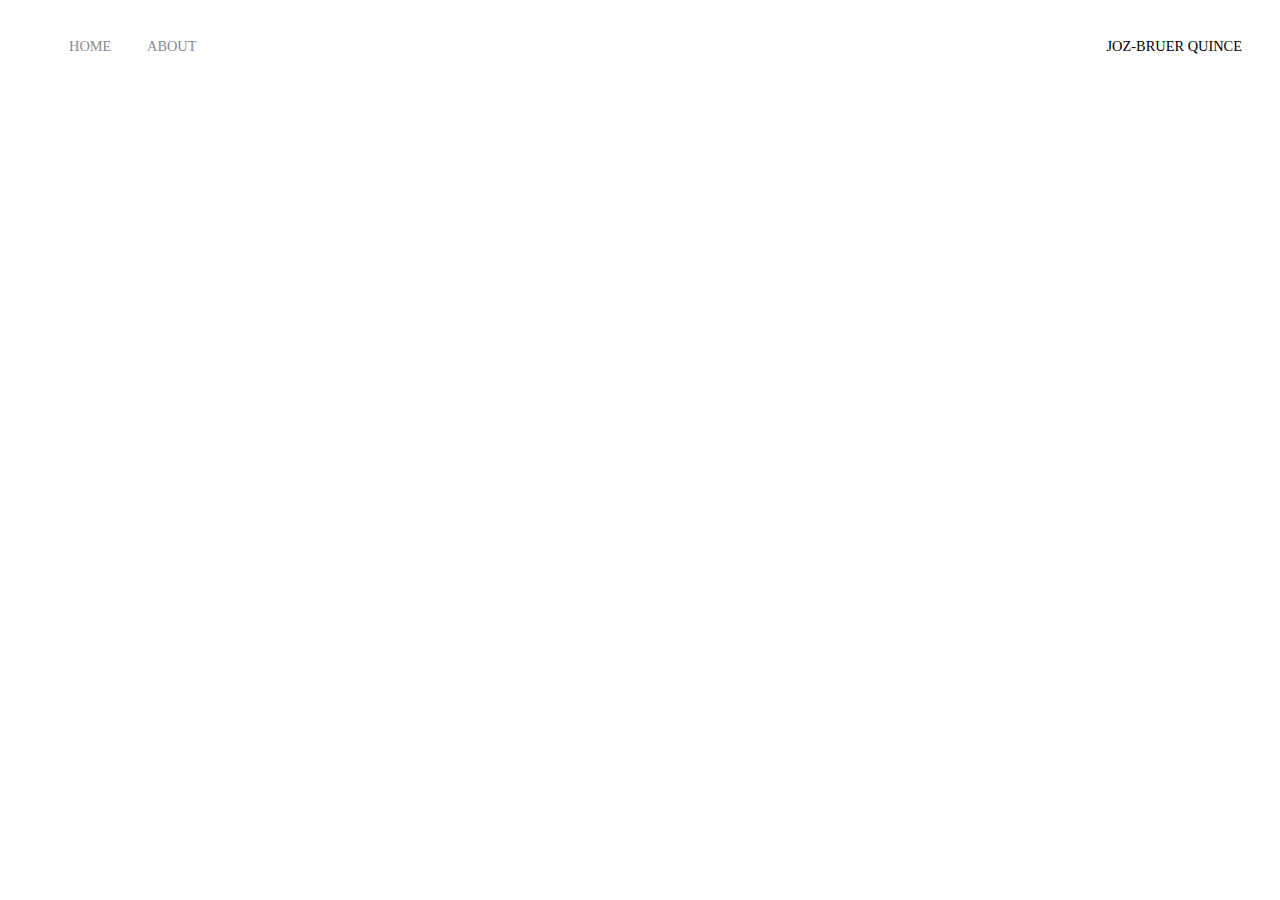
==== index.html @ 3f25942f "Done with the navbar" ====
<!DOCTYPE html>
<html lang="en">
<head>
    <meta charset="UTF-8">
    <meta name="viewport" content="width=device-width, initial-scale=1.0">
    <link rel="stylesheet" href="assets/css/style.css">
    <title>Portfolio Homepage</title>
</head>
<body>
    <nav class="container">
       <div class="left-side">
            <a href="index.html">Home</a>
            <a href="pages/about.html">About</a>
       </div>
       <div class="right-side">
          Joz-Bruer Quince
       </div>
    </nav>
</body>
</html>
---- assets/css/style.css ----
body{
    margin: 0px;
}
.container{
    display: flex;
    justify-content: space-between;
    padding: 38px;
}

.left-side{
    font-size: 0.9em;
    text-transform: uppercase;
    
  
}

.left-side a{
    text-decoration: none;
    color: #8a8a8a;
    border: 1px solid transparent;
    margin-left: 30px;
    transition: border-bottom 0.5s;
    
}

.left-side a:hover{
    color: #000000;
    border-bottom:2px solid #000000;
    
    
}
.right-side{
    font-size: 0.9em;
    text-transform: uppercase;
}
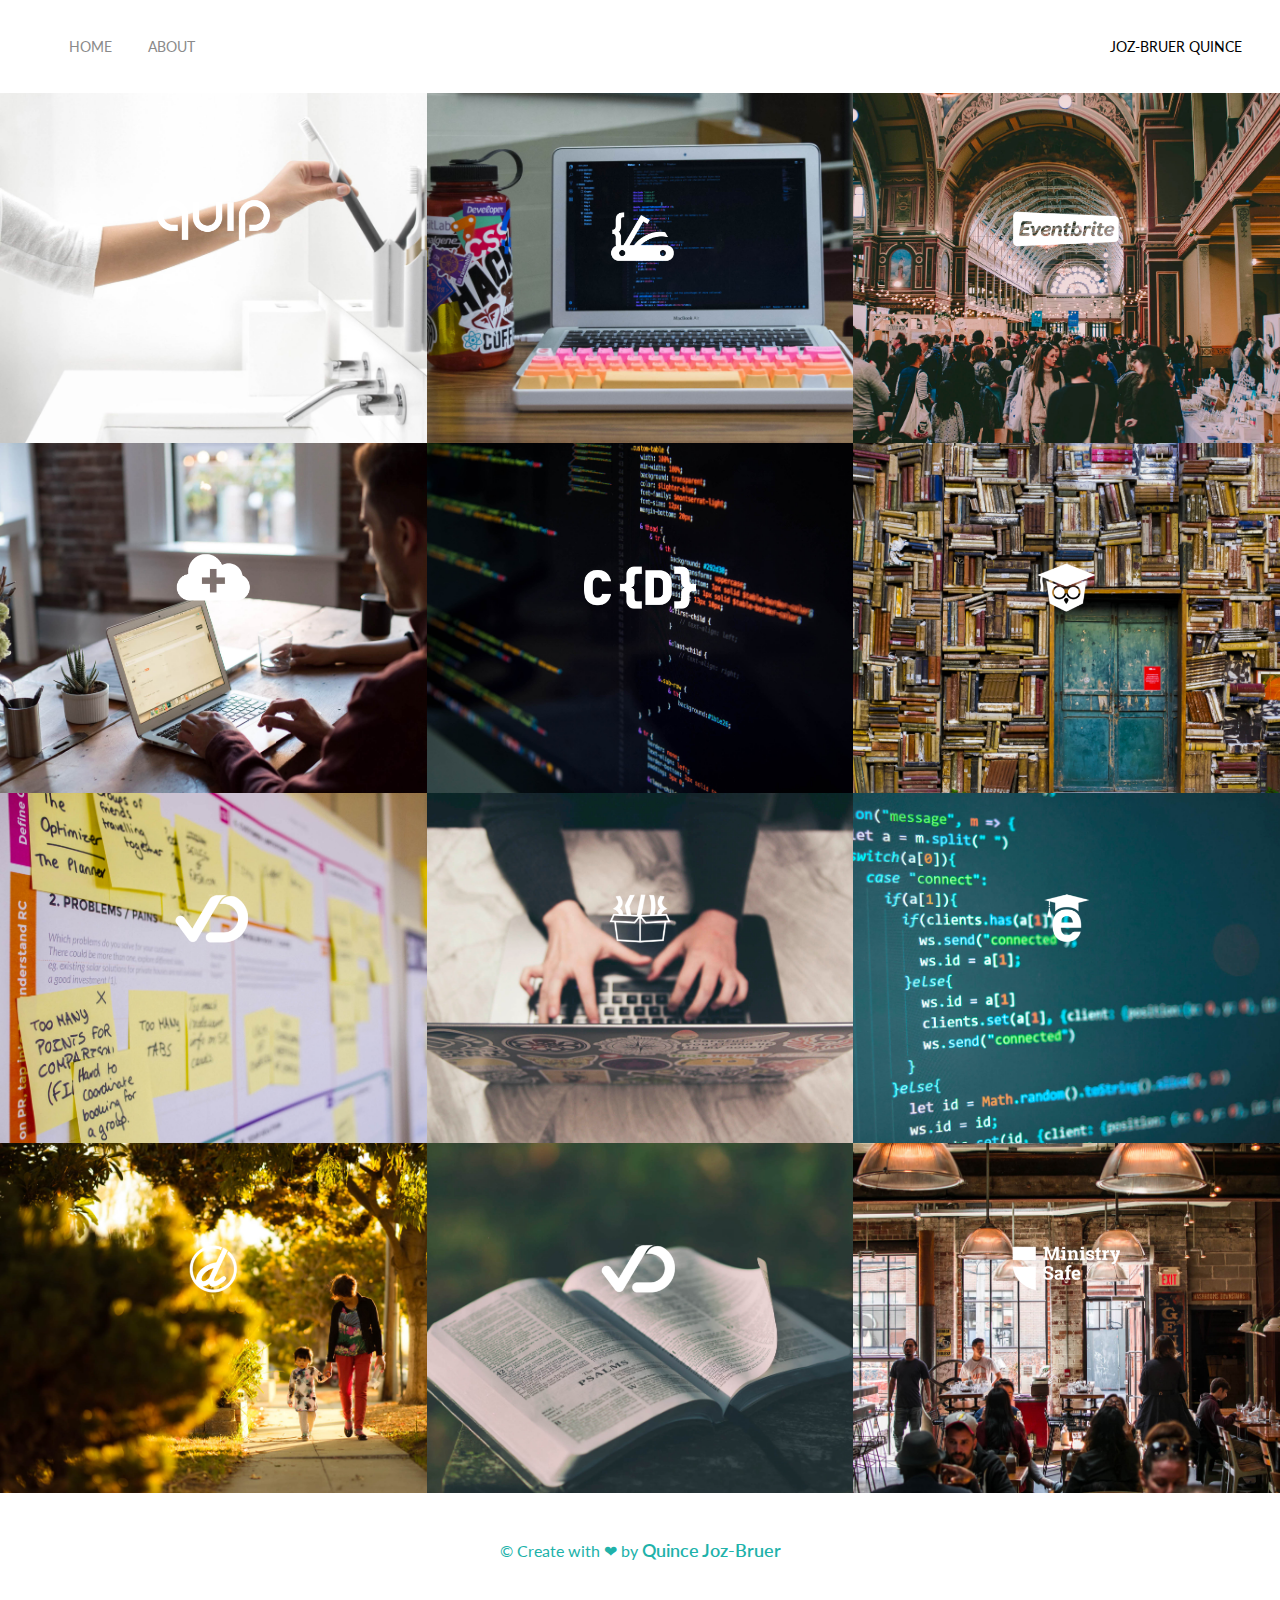
==== commit 9e86debd: "Done" ====
--- a/index.html
+++ b/index.html
@@ -3,18 +3,170 @@
 <head>
     <meta charset="UTF-8">
     <meta name="viewport" content="width=device-width, initial-scale=1.0">
+    <link href="https://fonts.googleapis.com/css2?family=Lato" rel="stylesheet">
     <link rel="stylesheet" href="assets/css/style.css">
     <title>Portfolio Homepage</title>
 </head>
 <body>
     <nav class="container">
        <div class="left-side">
-            <a href="index.html">Home</a>
+            <a href="index.html" class="active-nav-link">Home</a>
             <a href="pages/about.html">About</a>
        </div>
        <div class="right-side">
           Joz-Bruer Quince
        </div>
     </nav>
+    <section class="content-wrapper">
+        <div class="portfolio-items-wrapper">
+            <div class="portfolio-item-wrapper">
+                <div class="portfolio-img-background" style="background-image: url('images/portfolio1.jpg');"></div>
+                <div class="img-text-wrapper">
+                    <div class="logo-wrapper">
+                        <img src="images/logos/quip.png" alt="quip">
+                    </div>
+                    <div class="subtitle">
+                        I built the Quip E-commerce platform, named a top 25 invention by Time Magazine in 2016
+                    </div>
+                </div>
+            </div>
+
+            <div class="portfolio-item-wrapper">
+                <div class="portfolio-img-background" style="background-image: url('images/portfolio2.jpg');"></div>
+                <div class="img-text-wrapper">
+                    <div class="logo-wrapper">
+                        <img src="images/logos/devcamp.png" alt="quip">
+                    </div>
+                    <div class="subtitle">
+                        Coding Bootcamp and leaning management system
+                    </div>
+                </div>
+            </div>
+
+            <div class="portfolio-item-wrapper">
+                <div class="portfolio-img-background" style="background-image: url('images/portfolio3.jpg');"></div>
+                <div class="img-text-wrapper">
+                    <div class="logo-wrapper">
+                        <img src="images/logos/eventbrite.png" alt="quip">
+                    </div>
+                    <div class="subtitle">
+                        Eventbrite is the leading event management platform on the web with millions of users
+                    </div>
+                </div>
+            </div>
+
+            <div class="portfolio-item-wrapper">
+                <div class="portfolio-img-background" style="background-image: url('images/portfolio4.jpg');"></div>
+                <div class="img-text-wrapper">
+                    <div class="logo-wrapper">
+                        <img src="images/logos/shop-hacker.png" alt="quip">
+                    </div>
+                    <div class="subtitle">
+                        Shop Hackers allow you to import easily digital product, software, eBooks
+                    </div>
+                </div>
+            </div>
+
+            <div class="portfolio-item-wrapper">
+                <div class="portfolio-img-background" style="background-image: url('images/portfolio5.jpg');"></div>
+                <div class="img-text-wrapper">
+                    <div class="logo-wrapper">
+                        <img src="images/logos/crondose.png" alt="quip">
+                    </div>
+                    <div class="subtitle">
+                        Online tutorial an produtivity tips
+                    </div>
+                </div>
+            </div>
+
+            <div class="portfolio-item-wrapper">
+                <div class="portfolio-img-background" style="background-image: url('images/portfolio6.jpg');"></div>
+                <div class="img-text-wrapper">
+                    <div class="logo-wrapper">
+                        <img src="images/logos/dailysmarty.png" alt="quip">
+                    </div>
+                    <div class="subtitle">
+                        Keep track of what you learned everyday
+                    </div>
+                </div>
+            </div>
+
+            <div class="portfolio-item-wrapper">
+                <div class="portfolio-img-background" style="background-image: url('images/portfolio7.jpg');"></div>
+                <div class="img-text-wrapper">
+                    <div class="logo-wrapper">
+                        <img src="images/logos/dashtrack.png" alt="quip">
+                    </div>
+                    <div class="subtitle">
+                        I built the Quip E-commerce platform, named a top 25 invention by Time Magazine in 2016
+                    </div>
+                </div>
+            </div>
+
+            <div class="portfolio-item-wrapper">
+                <div class="portfolio-img-background" style="background-image: url('images/portfolio8.jpg');"></div>
+                <div class="img-text-wrapper">
+                    <div class="logo-wrapper">
+                        <img src="images/logos/devtrunk.png" alt="quip">
+                    </div>
+                    <div class="subtitle">
+                        I built the Quip E-commerce platform, named a top 25 invention by Time Magazine in 2016
+                    </div>
+                </div>
+            </div>
+
+            <div class="portfolio-item-wrapper">
+                <div class="portfolio-img-background" style="background-image: url('images/portfolio9.jpg');"></div>
+                <div class="img-text-wrapper">
+                    <div class="logo-wrapper">
+                        <img src="images/logos/edutechional.png" alt="quip">
+                    </div>
+                    <div class="subtitle">
+                        I built the Quip E-commerce platform, named a top 25 invention by Time Magazine in 2016
+                    </div>
+                </div>
+            </div>
+
+            <div class="portfolio-item-wrapper">
+                <div class="portfolio-img-background" style="background-image: url('images/portfolio10.jpg');"></div>
+                <div class="img-text-wrapper">
+                    <div class="logo-wrapper">
+                        <img src="images/logos/open-devos.png" alt="quip">
+                    </div>
+                    <div class="subtitle">
+                        I built the Quip E-commerce platform, named a top 25 invention by Time Magazine in 2016
+                    </div>
+                </div>
+            </div>
+
+            <div class="portfolio-item-wrapper">
+                <div class="portfolio-img-background" style="background-image: url('images/portfolio11.jpg');"></div>
+                <div class="img-text-wrapper">
+                    <div class="logo-wrapper">
+                        <img src="images/logos/dashtrack.png" alt="quip">
+                    </div>
+                    <div class="subtitle">
+                        I built the Quip E-commerce platform, named a top 25 invention by Time Magazine in 2016
+                    </div>
+                </div>
+            </div>
+
+            <div class="portfolio-item-wrapper">
+                <div class="portfolio-img-background" style="background-image: url('images/portfolio12.jpg');"></div>
+                <div class="img-text-wrapper">
+                    <div class="logo-wrapper">
+                        <img src="images/logos/ministry-safe.png" alt="quip">
+                    </div>
+                    <div class="subtitle">
+                        I built the Quip E-commerce platform, named a top 25 invention by Time Magazine in 2016
+                    </div>
+                </div>
+            </div>
+        </div>
+    </section>
+    <footer class="footer">
+        <p>&copy; Create with 	&#10084;  by <a href="https://twitter.com/jozzbruer" target="_blank">Quince Joz-Bruer</a> </p>
+    </footer>
+    <script src="assets/js/app.js"></script>
 </body>
 </html>--- a/assets/css/style.css
+++ b/assets/css/style.css
@@ -1,4 +1,5 @@
 body{
+    font-family: "lato", sans-serif;
     margin: 0px;
 }
 .container{
@@ -29,7 +30,98 @@
     
     
 }
+
+
+
 .right-side{
     font-size: 0.9em;
     text-transform: uppercase;
+}
+
+/* Portfolio items */
+
+.portfolio-items-wrapper{
+    display: grid;
+    grid-template-columns: 1fr 1fr 1fr;
+}
+
+.portfolio-item-wrapper{
+    position: relative;
+}
+
+.portfolio-img-background{
+    height: 350px;
+    width: 100%;
+    background-size: cover;
+    background-position: center;
+    background-repeat: no-repeat;
+}
+
+.img-text-wrapper{
+    position: absolute;
+    top: 0;
+    display: flex;
+    flex-direction: column;
+    justify-content: center;
+    align-items: center;
+    height: 100%;
+    text-align: center;
+    padding-left: 100px;
+    padding-right: 100px;
+}
+
+.logo-wrapper img{
+    width: 50%;
+    margin-bottom: 20px;
+}
+.img-text-wrapper .subtitle{
+    font-weight: 600;
+    transition: 1s;
+    color: transparent;
+
+}
+.img-text-wrapper:hover .subtitle{
+    font-weight: 600;
+    color: lightseagreen;
+
+}
+
+.img-darken{
+    transition: 1s;
+    filter: brightness(10%);
+}
+
+/* About page */
+
+.two-columns-wrapper{
+    display: grid;
+    grid-template-columns: 1fr 1fr;
+    
+}
+
+.profile-image img{
+    width: 100%;
+}
+
+.profile-content{
+    padding: 30px;
+}
+.profile-content h1{
+    color: lightseagreen;
+}
+
+
+.footer{
+    padding-top: 30px;
+    width: 100%;
+    height: 100px;
+    text-align: center;
+    color: lightseagreen;
+}
+
+.footer p a{
+    color: lightseagreen;
+    text-decoration: none;
+    font-weight: 600;
+    font-size: large;
 }